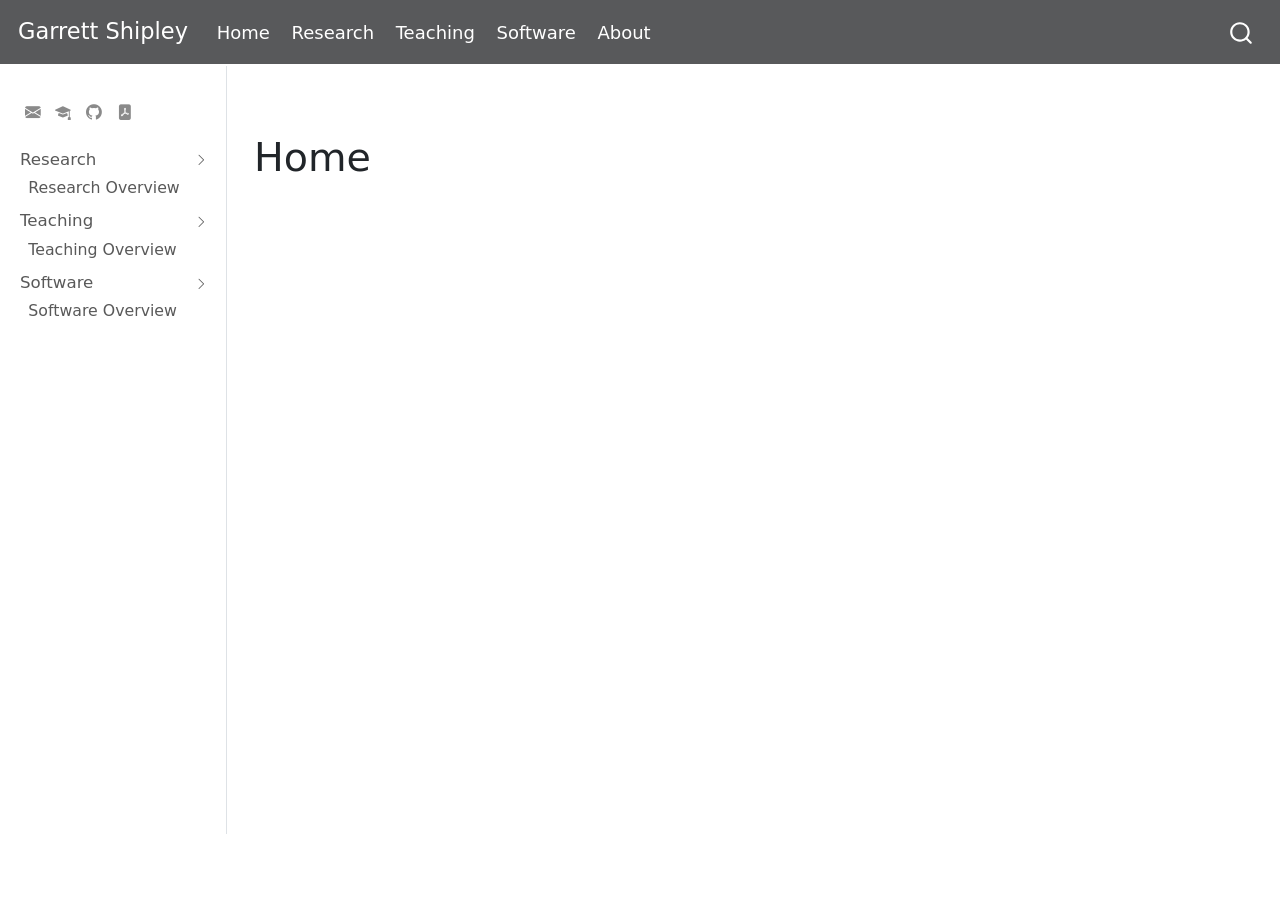
==== index.html @ 769bd54d "Built site for gh-pages" ====
<!DOCTYPE html>
<html xmlns="http://www.w3.org/1999/xhtml" lang="en" xml:lang="en"><head>

<meta charset="utf-8">
<meta name="generator" content="quarto-1.0.37">

<meta name="viewport" content="width=device-width, initial-scale=1.0, user-scalable=yes">


<title>Garrett Shipley</title>
<style>
code{white-space: pre-wrap;}
span.smallcaps{font-variant: small-caps;}
span.underline{text-decoration: underline;}
div.column{display: inline-block; vertical-align: top; width: 50%;}
div.hanging-indent{margin-left: 1.5em; text-indent: -1.5em;}
ul.task-list{list-style: none;}
</style>


<script src="site_libs/quarto-nav/quarto-nav.js"></script>
<script src="site_libs/quarto-nav/headroom.min.js"></script>
<script src="site_libs/clipboard/clipboard.min.js"></script>
<script src="site_libs/quarto-search/autocomplete.umd.js"></script>
<script src="site_libs/quarto-search/fuse.min.js"></script>
<script src="site_libs/quarto-search/quarto-search.js"></script>
<meta name="quarto:offset" content="./">
<script src="site_libs/quarto-html/quarto.js"></script>
<script src="site_libs/quarto-html/popper.min.js"></script>
<script src="site_libs/quarto-html/tippy.umd.min.js"></script>
<script src="site_libs/quarto-html/anchor.min.js"></script>
<link href="site_libs/quarto-html/tippy.css" rel="stylesheet">
<link href="site_libs/quarto-html/quarto-syntax-highlighting.css" rel="stylesheet" id="quarto-text-highlighting-styles">
<script src="site_libs/bootstrap/bootstrap.min.js"></script>
<link href="site_libs/bootstrap/bootstrap-icons.css" rel="stylesheet">
<link href="site_libs/bootstrap/bootstrap.min.css" rel="stylesheet" id="quarto-bootstrap" data-mode="light">
<script id="quarto-search-options" type="application/json">{
  "location": "navbar",
  "copy-button": false,
  "collapse-after": 3,
  "panel-placement": "end",
  "type": "overlay",
  "limit": 20,
  "language": {
    "search-no-results-text": "No results",
    "search-matching-documents-text": "matching documents",
    "search-copy-link-title": "Copy link to search",
    "search-hide-matches-text": "Hide additional matches",
    "search-more-match-text": "more match in this document",
    "search-more-matches-text": "more matches in this document",
    "search-clear-button-title": "Clear",
    "search-detached-cancel-button-title": "Cancel",
    "search-submit-button-title": "Submit"
  }
}</script>


<link rel="stylesheet" href="styles.css">
</head>

<body class="nav-sidebar docked nav-fixed fullcontent">

<div id="quarto-search-results"></div>
  <header id="quarto-header" class="headroom fixed-top">
    <nav class="navbar navbar-expand-lg navbar-dark ">
      <div class="navbar-container container-fluid">
      <a class="navbar-brand" href="./index.html">
    <span class="navbar-title">Garrett Shipley</span>
  </a>
          <button class="navbar-toggler" type="button" data-bs-toggle="collapse" data-bs-target="#navbarCollapse" aria-controls="navbarCollapse" aria-expanded="false" aria-label="Toggle navigation" onclick="if (window.quartoToggleHeadroom) { window.quartoToggleHeadroom(); }">
  <span class="navbar-toggler-icon"></span>
</button>
          <div class="collapse navbar-collapse" id="navbarCollapse">
            <ul class="navbar-nav navbar-nav-scroll me-auto">
  <li class="nav-item">
    <a class="nav-link active" href="./index.html" aria-current="page">Home</a>
  </li>  
  <li class="nav-item">
    <a class="nav-link" href="./docs/research/research.html">Research</a>
  </li>  
  <li class="nav-item">
    <a class="nav-link" href="./docs/teaching/teaching.html">Teaching</a>
  </li>  
  <li class="nav-item">
    <a class="nav-link" href="./docs/software/software.html">Software</a>
  </li>  
  <li class="nav-item">
    <a class="nav-link" href="./docs/about.html">About</a>
  </li>  
</ul>
              <div id="quarto-search" class="" title="Search"></div>
          </div> <!-- /navcollapse -->
      </div> <!-- /container-fluid -->
    </nav>
  <nav class="quarto-secondary-nav" data-bs-toggle="collapse" data-bs-target="#quarto-sidebar" aria-controls="quarto-sidebar" aria-expanded="false" aria-label="Toggle sidebar navigation" onclick="if (window.quartoToggleHeadroom) { window.quartoToggleHeadroom(); }">
    <div class="container-fluid d-flex justify-content-between">
      <h1 class="quarto-secondary-nav-title">(Untitled)</h1>
      <button type="button" class="quarto-btn-toggle btn" aria-label="Show secondary navigation">
        <i class="bi bi-chevron-right"></i>
      </button>
    </div>
  </nav>
</header>
<!-- content -->
<div id="quarto-content" class="quarto-container page-columns page-rows-contents page-layout-article page-navbar">
<!-- sidebar -->
  <nav id="quarto-sidebar" class="sidebar collapse sidebar-navigation docked overflow-auto">
        <div class="sidebar-tools-main tools-wide">
    <a href="mailto:gshiple2@vols.utk.edu" title="" class="sidebar-tool px-1"><i class="bi bi-envelope-fill"></i></a>
    <a href="https://scholar.google.com/citations?user=BnWtlvUAAAAJ&amp;hl=en&amp;inst=9897619243961157265" title="" class="sidebar-tool px-1"><i class="bi bi-mortarboard-fill"></i></a>
    <a href="https://github.com/shipleyresearch" title="" class="sidebar-tool px-1"><i class="bi bi-github"></i></a>
    <a href="./docs/placeholder.html" title="Placeholder" class="sidebar-tool px-1"><i class="bi bi-file-pdf-fill"></i></a>
</div>
    <div class="sidebar-menu-container"> 
    <ul class="list-unstyled mt-1">
        <li class="sidebar-item sidebar-item-section">
      <div class="sidebar-item-container"> 
            <a class="sidebar-item-text sidebar-link text-start" data-bs-toggle="collapse" data-bs-target="#quarto-sidebar-section-1" aria-expanded="true">Research</a>
          <a class="sidebar-item-toggle text-start" data-bs-toggle="collapse" data-bs-target="#quarto-sidebar-section-1" aria-expanded="true">
            <i class="bi bi-chevron-right ms-2"></i>
          </a> 
      </div>
      <ul id="quarto-sidebar-section-1" class="collapse list-unstyled sidebar-section depth1 show">  
          <li class="sidebar-item">
  <div class="sidebar-item-container"> 
  <a href="./docs/research/research.html" class="sidebar-item-text sidebar-link">Research Overview</a>
  </div>
</li>
      </ul>
  </li>
        <li class="sidebar-item sidebar-item-section">
      <div class="sidebar-item-container"> 
            <a class="sidebar-item-text sidebar-link text-start" data-bs-toggle="collapse" data-bs-target="#quarto-sidebar-section-2" aria-expanded="true">Teaching</a>
          <a class="sidebar-item-toggle text-start" data-bs-toggle="collapse" data-bs-target="#quarto-sidebar-section-2" aria-expanded="true">
            <i class="bi bi-chevron-right ms-2"></i>
          </a> 
      </div>
      <ul id="quarto-sidebar-section-2" class="collapse list-unstyled sidebar-section depth1 show">  
          <li class="sidebar-item">
  <div class="sidebar-item-container"> 
  <a href="./docs/teaching/teaching.html" class="sidebar-item-text sidebar-link">Teaching Overview</a>
  </div>
</li>
      </ul>
  </li>
        <li class="sidebar-item sidebar-item-section">
      <div class="sidebar-item-container"> 
            <a class="sidebar-item-text sidebar-link text-start" data-bs-toggle="collapse" data-bs-target="#quarto-sidebar-section-3" aria-expanded="true">Software</a>
          <a class="sidebar-item-toggle text-start" data-bs-toggle="collapse" data-bs-target="#quarto-sidebar-section-3" aria-expanded="true">
            <i class="bi bi-chevron-right ms-2"></i>
          </a> 
      </div>
      <ul id="quarto-sidebar-section-3" class="collapse list-unstyled sidebar-section depth1 show">  
          <li class="sidebar-item">
  <div class="sidebar-item-container"> 
  <a href="./docs/software/software.html" class="sidebar-item-text sidebar-link">Software Overview</a>
  </div>
</li>
      </ul>
  </li>
    </ul>
    </div>
</nav>
<!-- margin-sidebar -->
    
<!-- main -->
<main class="content" id="quarto-document-content">



<section id="home" class="level1">
<h1>Home</h1>


</section>

</main> <!-- /main -->
<script id="quarto-html-after-body" type="application/javascript">
window.document.addEventListener("DOMContentLoaded", function (event) {
  const toggleBodyColorMode = (bsSheetEl) => {
    const mode = bsSheetEl.getAttribute("data-mode");
    const bodyEl = window.document.querySelector("body");
    if (mode === "dark") {
      bodyEl.classList.add("quarto-dark");
      bodyEl.classList.remove("quarto-light");
    } else {
      bodyEl.classList.add("quarto-light");
      bodyEl.classList.remove("quarto-dark");
    }
  }
  const toggleBodyColorPrimary = () => {
    const bsSheetEl = window.document.querySelector("link#quarto-bootstrap");
    if (bsSheetEl) {
      toggleBodyColorMode(bsSheetEl);
    }
  }
  toggleBodyColorPrimary();  
  const icon = "";
  const anchorJS = new window.AnchorJS();
  anchorJS.options = {
    placement: 'right',
    icon: icon
  };
  anchorJS.add('.anchored');
  const clipboard = new window.ClipboardJS('.code-copy-button', {
    target: function(trigger) {
      return trigger.previousElementSibling;
    }
  });
  clipboard.on('success', function(e) {
    // button target
    const button = e.trigger;
    // don't keep focus
    button.blur();
    // flash "checked"
    button.classList.add('code-copy-button-checked');
    var currentTitle = button.getAttribute("title");
    button.setAttribute("title", "Copied!");
    setTimeout(function() {
      button.setAttribute("title", currentTitle);
      button.classList.remove('code-copy-button-checked');
    }, 1000);
    // clear code selection
    e.clearSelection();
  });
  function tippyHover(el, contentFn) {
    const config = {
      allowHTML: true,
      content: contentFn,
      maxWidth: 500,
      delay: 100,
      arrow: false,
      appendTo: function(el) {
          return el.parentElement;
      },
      interactive: true,
      interactiveBorder: 10,
      theme: 'quarto',
      placement: 'bottom-start'
    };
    window.tippy(el, config); 
  }
  const noterefs = window.document.querySelectorAll('a[role="doc-noteref"]');
  for (var i=0; i<noterefs.length; i++) {
    const ref = noterefs[i];
    tippyHover(ref, function() {
      let href = ref.getAttribute('href');
      try { href = new URL(href).hash; } catch {}
      const id = href.replace(/^#\/?/, "");
      const note = window.document.getElementById(id);
      return note.innerHTML;
    });
  }
  var bibliorefs = window.document.querySelectorAll('a[role="doc-biblioref"]');
  for (var i=0; i<bibliorefs.length; i++) {
    const ref = bibliorefs[i];
    const cites = ref.parentNode.getAttribute('data-cites').split(' ');
    tippyHover(ref, function() {
      var popup = window.document.createElement('div');
      cites.forEach(function(cite) {
        var citeDiv = window.document.createElement('div');
        citeDiv.classList.add('hanging-indent');
        citeDiv.classList.add('csl-entry');
        var biblioDiv = window.document.getElementById('ref-' + cite);
        if (biblioDiv) {
          citeDiv.innerHTML = biblioDiv.innerHTML;
        }
        popup.appendChild(citeDiv);
      });
      return popup.innerHTML;
    });
  }
    var localhostRegex = new RegExp(/^(?:http|https):\/\/localhost\:?[0-9]*\//);
      var filterRegex = new RegExp(/https:\/\/github\.com\/garth74\/garth74\.github\.io/);
    var isInternal = (href) => {
        return filterRegex.test(href) || localhostRegex.test(href);
    }
    // Inspect non-navigation links and adorn them if external
    var links = window.document.querySelectorAll('a:not(.nav-link):not(.navbar-brand):not(.toc-action):not(.sidebar-link):not(.sidebar-item-toggle):not(.pagination-link):not(.no-external)');
    for (var i=0; i<links.length; i++) {
      const link = links[i];
      if (!isInternal(link.href)) {
          // target, if specified
          link.setAttribute("target", "_blank");
      }
    }
});
</script>
</div> <!-- /content -->



</body></html>
---- site_libs/quarto-html/tippy.css ----
.tippy-box[data-animation=fade][data-state=hidden]{opacity:0}[data-tippy-root]{max-width:calc(100vw - 10px)}.tippy-box{position:relative;background-color:#333;color:#fff;border-radius:4px;font-size:14px;line-height:1.4;white-space:normal;outline:0;transition-property:transform,visibility,opacity}.tippy-box[data-placement^=top]>.tippy-arrow{bottom:0}.tippy-box[data-placement^=top]>.tippy-arrow:before{bottom:-7px;left:0;border-width:8px 8px 0;border-top-color:initial;transform-origin:center top}.tippy-box[data-placement^=bottom]>.tippy-arrow{top:0}.tippy-box[data-placement^=bottom]>.tippy-arrow:before{top:-7px;left:0;border-width:0 8px 8px;border-bottom-color:initial;transform-origin:center bottom}.tippy-box[data-placement^=left]>.tippy-arrow{right:0}.tippy-box[data-placement^=left]>.tippy-arrow:before{border-width:8px 0 8px 8px;border-left-color:initial;right:-7px;transform-origin:center left}.tippy-box[data-placement^=right]>.tippy-arrow{left:0}.tippy-box[data-placement^=right]>.tippy-arrow:before{left:-7px;border-width:8px 8px 8px 0;border-right-color:initial;transform-origin:center right}.tippy-box[data-inertia][data-state=visible]{transition-timing-function:cubic-bezier(.54,1.5,.38,1.11)}.tippy-arrow{width:16px;height:16px;color:#333}.tippy-arrow:before{content:"";position:absolute;border-color:transparent;border-style:solid}.tippy-content{position:relative;padding:5px 9px;z-index:1}
---- site_libs/quarto-html/quarto-syntax-highlighting.css ----
/* quarto syntax highlight colors */
:root {
  --quarto-hl-ot-color: #003B4F;
  --quarto-hl-at-color: #657422;
  --quarto-hl-ss-color: #20794D;
  --quarto-hl-an-color: #5E5E5E;
  --quarto-hl-fu-color: #4758AB;
  --quarto-hl-st-color: #20794D;
  --quarto-hl-cf-color: #003B4F;
  --quarto-hl-op-color: #5E5E5E;
  --quarto-hl-er-color: #AD0000;
  --quarto-hl-bn-color: #AD0000;
  --quarto-hl-al-color: #AD0000;
  --quarto-hl-va-color: #111111;
  --quarto-hl-bu-color: inherit;
  --quarto-hl-ex-color: inherit;
  --quarto-hl-pp-color: #AD0000;
  --quarto-hl-in-color: #5E5E5E;
  --quarto-hl-vs-color: #20794D;
  --quarto-hl-wa-color: #5E5E5E;
  --quarto-hl-do-color: #5E5E5E;
  --quarto-hl-im-color: #00769E;
  --quarto-hl-ch-color: #20794D;
  --quarto-hl-dt-color: #AD0000;
  --quarto-hl-fl-color: #AD0000;
  --quarto-hl-co-color: #5E5E5E;
  --quarto-hl-cv-color: #5E5E5E;
  --quarto-hl-cn-color: #8f5902;
  --quarto-hl-sc-color: #5E5E5E;
  --quarto-hl-dv-color: #AD0000;
  --quarto-hl-kw-color: #003B4F;
}

/* other quarto variables */
:root {
  --quarto-font-monospace: SFMono-Regular, Menlo, Monaco, Consolas, "Liberation Mono", "Courier New", monospace;
}

pre > code.sourceCode > span {
  color: #003B4F;
}

code span {
  color: #003B4F;
}

code.sourceCode > span {
  color: #003B4F;
}

div.sourceCode,
div.sourceCode pre.sourceCode {
  color: #003B4F;
}

code span.ot {
  color: #003B4F;
}

code span.at {
  color: #657422;
}

code span.ss {
  color: #20794D;
}

code span.an {
  color: #5E5E5E;
}

code span.fu {
  color: #4758AB;
}

code span.st {
  color: #20794D;
}

code span.cf {
  color: #003B4F;
}

code span.op {
  color: #5E5E5E;
}

code span.er {
  color: #AD0000;
}

code span.bn {
  color: #AD0000;
}

code span.al {
  color: #AD0000;
}

code span.va {
  color: #111111;
}

code span.pp {
  color: #AD0000;
}

code span.in {
  color: #5E5E5E;
}

code span.vs {
  color: #20794D;
}

code span.wa {
  color: #5E5E5E;
  font-style: italic;
}

code span.do {
  color: #5E5E5E;
  font-style: italic;
}

code span.im {
  color: #00769E;
}

code span.ch {
  color: #20794D;
}

code span.dt {
  color: #AD0000;
}

code span.fl {
  color: #AD0000;
}

code span.co {
  color: #5E5E5E;
}

code span.cv {
  color: #5E5E5E;
  font-style: italic;
}

code span.cn {
  color: #8f5902;
}

code span.sc {
  color: #5E5E5E;
}

code span.dv {
  color: #AD0000;
}

code span.kw {
  color: #003B4F;
}

.prevent-inlining {
  content: "</";
}

/*# sourceMappingURL=debc5d5d77c3f9108843748ff7464032.css.map */
---- styles.css ----
/* css styles */
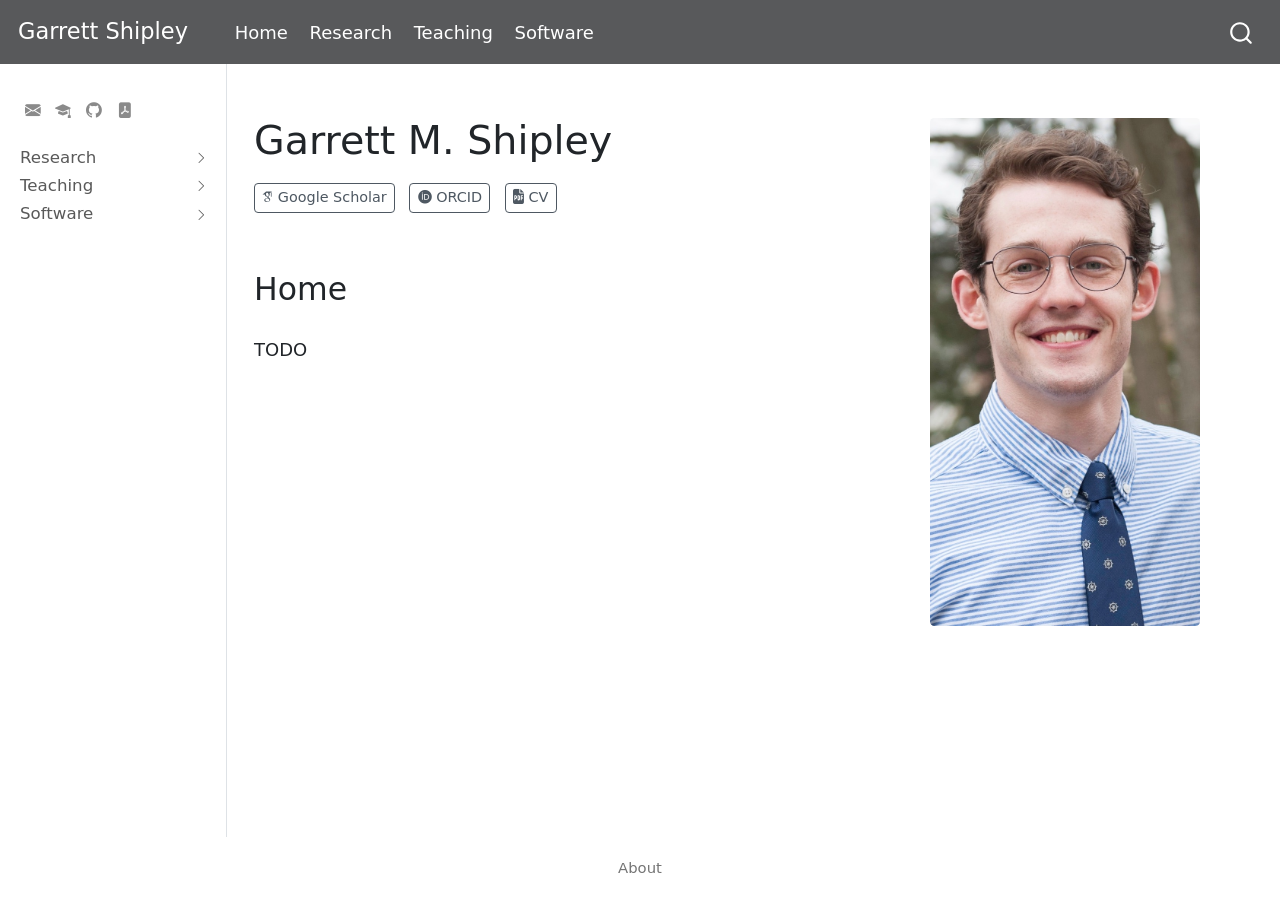
==== commit 6327489a: "Built site for gh-pages" ====
--- a/index.html
+++ b/index.html
@@ -2,19 +2,24 @@
 <html xmlns="http://www.w3.org/1999/xhtml" lang="en" xml:lang="en"><head>
 
 <meta charset="utf-8">
-<meta name="generator" content="quarto-1.0.37">
+<meta name="generator" content="quarto-1.2.269">
 
 <meta name="viewport" content="width=device-width, initial-scale=1.0, user-scalable=yes">
 
 
-<title>Garrett Shipley</title>
+<title>Garrett Shipley - Garrett M. Shipley</title>
 <style>
 code{white-space: pre-wrap;}
 span.smallcaps{font-variant: small-caps;}
-span.underline{text-decoration: underline;}
-div.column{display: inline-block; vertical-align: top; width: 50%;}
+div.columns{display: flex; gap: min(4vw, 1.5em);}
+div.column{flex: auto; overflow-x: auto;}
 div.hanging-indent{margin-left: 1.5em; text-indent: -1.5em;}
 ul.task-list{list-style: none;}
+ul.task-list li input[type="checkbox"] {
+  width: 0.8em;
+  margin: 0 0.8em 0.2em -1.6em;
+  vertical-align: middle;
+}
 </style>
 
 
@@ -28,12 +33,14 @@
 <script src="site_libs/quarto-html/quarto.js"></script>
 <script src="site_libs/quarto-html/popper.min.js"></script>
 <script src="site_libs/quarto-html/tippy.umd.min.js"></script>
-<script src="site_libs/quarto-html/anchor.min.js"></script>
 <link href="site_libs/quarto-html/tippy.css" rel="stylesheet">
 <link href="site_libs/quarto-html/quarto-syntax-highlighting.css" rel="stylesheet" id="quarto-text-highlighting-styles">
 <script src="site_libs/bootstrap/bootstrap.min.js"></script>
 <link href="site_libs/bootstrap/bootstrap-icons.css" rel="stylesheet">
 <link href="site_libs/bootstrap/bootstrap.min.css" rel="stylesheet" id="quarto-bootstrap" data-mode="light">
+<link href="site_libs/quarto-contrib/academicons-0.1.0/all.css" rel="stylesheet">
+<link href="site_libs/quarto-contrib/fontawesome6-0.1.0/all.css" rel="stylesheet">
+<link href="site_libs/quarto-contrib/fontawesome6-0.1.0/latex-fontsize.css" rel="stylesheet">
 <script id="quarto-search-options" type="application/json">{
   "location": "navbar",
   "copy-button": false,
@@ -64,28 +71,31 @@
   <header id="quarto-header" class="headroom fixed-top">
     <nav class="navbar navbar-expand-lg navbar-dark ">
       <div class="navbar-container container-fluid">
-      <a class="navbar-brand" href="./index.html">
+      <div class="navbar-brand-container">
+    <a class="navbar-brand" href="./index.html">
     <span class="navbar-title">Garrett Shipley</span>
-  </a>
+    </a>
+  </div>
           <button class="navbar-toggler" type="button" data-bs-toggle="collapse" data-bs-target="#navbarCollapse" aria-controls="navbarCollapse" aria-expanded="false" aria-label="Toggle navigation" onclick="if (window.quartoToggleHeadroom) { window.quartoToggleHeadroom(); }">
   <span class="navbar-toggler-icon"></span>
 </button>
           <div class="collapse navbar-collapse" id="navbarCollapse">
             <ul class="navbar-nav navbar-nav-scroll me-auto">
   <li class="nav-item">
-    <a class="nav-link active" href="./index.html" aria-current="page">Home</a>
+    <a class="nav-link active" href="./index.html" aria-current="page">
+ <span class="menu-text">Home</span></a>
   </li>  
   <li class="nav-item">
-    <a class="nav-link" href="./docs/research/research.html">Research</a>
+    <a class="nav-link" href="./docs/research.html">
+ <span class="menu-text">Research</span></a>
   </li>  
   <li class="nav-item">
-    <a class="nav-link" href="./docs/teaching/teaching.html">Teaching</a>
+    <a class="nav-link" href="./docs/teaching.html">
+ <span class="menu-text">Teaching</span></a>
   </li>  
   <li class="nav-item">
-    <a class="nav-link" href="./docs/software/software.html">Software</a>
-  </li>  
-  <li class="nav-item">
-    <a class="nav-link" href="./docs/about.html">About</a>
+    <a class="nav-link" href="./docs/software.html">
+ <span class="menu-text">Software</span></a>
   </li>  
 </ul>
               <div id="quarto-search" class="" title="Search"></div>
@@ -94,7 +104,7 @@
     </nav>
   <nav class="quarto-secondary-nav" data-bs-toggle="collapse" data-bs-target="#quarto-sidebar" aria-controls="quarto-sidebar" aria-expanded="false" aria-label="Toggle sidebar navigation" onclick="if (window.quartoToggleHeadroom) { window.quartoToggleHeadroom(); }">
     <div class="container-fluid d-flex justify-content-between">
-      <h1 class="quarto-secondary-nav-title">(Untitled)</h1>
+      <h1 class="quarto-secondary-nav-title">Garrett M. Shipley</h1>
       <button type="button" class="quarto-btn-toggle btn" aria-label="Show secondary navigation">
         <i class="bi bi-chevron-right"></i>
       </button>
@@ -108,52 +118,52 @@
         <div class="sidebar-tools-main tools-wide">
     <a href="mailto:gshiple2@vols.utk.edu" title="" class="sidebar-tool px-1"><i class="bi bi-envelope-fill"></i></a>
     <a href="https://scholar.google.com/citations?user=BnWtlvUAAAAJ&amp;hl=en&amp;inst=9897619243961157265" title="" class="sidebar-tool px-1"><i class="bi bi-mortarboard-fill"></i></a>
-    <a href="https://github.com/shipleyresearch" title="" class="sidebar-tool px-1"><i class="bi bi-github"></i></a>
-    <a href="./docs/placeholder.html" title="Placeholder" class="sidebar-tool px-1"><i class="bi bi-file-pdf-fill"></i></a>
+    <a href="https://github.com/garth74" title="" class="sidebar-tool px-1"><i class="bi bi-github"></i></a>
+    <a href="https://github.com/garth74/vita/raw/main/vita.pdf" title="" class="sidebar-tool px-1"><i class="bi bi-file-pdf-fill"></i></a>
 </div>
     <div class="sidebar-menu-container"> 
     <ul class="list-unstyled mt-1">
         <li class="sidebar-item sidebar-item-section">
       <div class="sidebar-item-container"> 
-            <a class="sidebar-item-text sidebar-link text-start" data-bs-toggle="collapse" data-bs-target="#quarto-sidebar-section-1" aria-expanded="true">Research</a>
-          <a class="sidebar-item-toggle text-start" data-bs-toggle="collapse" data-bs-target="#quarto-sidebar-section-1" aria-expanded="true">
+            <a class="sidebar-item-text sidebar-link text-start collapsed" data-bs-toggle="collapse" data-bs-target="#quarto-sidebar-section-1" aria-expanded="false">Research</a>
+          <a class="sidebar-item-toggle text-start collapsed" data-bs-toggle="collapse" data-bs-target="#quarto-sidebar-section-1" aria-expanded="false">
             <i class="bi bi-chevron-right ms-2"></i>
           </a> 
       </div>
-      <ul id="quarto-sidebar-section-1" class="collapse list-unstyled sidebar-section depth1 show">  
+      <ul id="quarto-sidebar-section-1" class="collapse list-unstyled sidebar-section depth1 ">  
           <li class="sidebar-item">
   <div class="sidebar-item-container"> 
-  <a href="./docs/research/research.html" class="sidebar-item-text sidebar-link">Research Overview</a>
+  <a href="./docs/research.html" class="sidebar-item-text sidebar-link">Overview</a>
   </div>
 </li>
       </ul>
   </li>
         <li class="sidebar-item sidebar-item-section">
       <div class="sidebar-item-container"> 
-            <a class="sidebar-item-text sidebar-link text-start" data-bs-toggle="collapse" data-bs-target="#quarto-sidebar-section-2" aria-expanded="true">Teaching</a>
-          <a class="sidebar-item-toggle text-start" data-bs-toggle="collapse" data-bs-target="#quarto-sidebar-section-2" aria-expanded="true">
+            <a class="sidebar-item-text sidebar-link text-start collapsed" data-bs-toggle="collapse" data-bs-target="#quarto-sidebar-section-2" aria-expanded="false">Teaching</a>
+          <a class="sidebar-item-toggle text-start collapsed" data-bs-toggle="collapse" data-bs-target="#quarto-sidebar-section-2" aria-expanded="false">
             <i class="bi bi-chevron-right ms-2"></i>
           </a> 
       </div>
-      <ul id="quarto-sidebar-section-2" class="collapse list-unstyled sidebar-section depth1 show">  
+      <ul id="quarto-sidebar-section-2" class="collapse list-unstyled sidebar-section depth1 ">  
           <li class="sidebar-item">
   <div class="sidebar-item-container"> 
-  <a href="./docs/teaching/teaching.html" class="sidebar-item-text sidebar-link">Teaching Overview</a>
+  <a href="./docs/teaching.html" class="sidebar-item-text sidebar-link">Overview</a>
   </div>
 </li>
       </ul>
   </li>
         <li class="sidebar-item sidebar-item-section">
       <div class="sidebar-item-container"> 
-            <a class="sidebar-item-text sidebar-link text-start" data-bs-toggle="collapse" data-bs-target="#quarto-sidebar-section-3" aria-expanded="true">Software</a>
-          <a class="sidebar-item-toggle text-start" data-bs-toggle="collapse" data-bs-target="#quarto-sidebar-section-3" aria-expanded="true">
+            <a class="sidebar-item-text sidebar-link text-start collapsed" data-bs-toggle="collapse" data-bs-target="#quarto-sidebar-section-3" aria-expanded="false">Software</a>
+          <a class="sidebar-item-toggle text-start collapsed" data-bs-toggle="collapse" data-bs-target="#quarto-sidebar-section-3" aria-expanded="false">
             <i class="bi bi-chevron-right ms-2"></i>
           </a> 
       </div>
-      <ul id="quarto-sidebar-section-3" class="collapse list-unstyled sidebar-section depth1 show">  
+      <ul id="quarto-sidebar-section-3" class="collapse list-unstyled sidebar-section depth1 ">  
           <li class="sidebar-item">
   <div class="sidebar-item-container"> 
-  <a href="./docs/software/software.html" class="sidebar-item-text sidebar-link">Software Overview</a>
+  <a href="./docs/software.html" class="sidebar-item-text sidebar-link">Overview</a>
   </div>
 </li>
       </ul>
@@ -164,17 +174,40 @@
 <!-- margin-sidebar -->
     
 <!-- main -->
-<main class="content" id="quarto-document-content">
-
-
-
-<section id="home" class="level1">
-<h1>Home</h1>
+<div class="quarto-about-solana column-body">
+  <div class="about-entity">
+    <div class="entity-contents">
+      <header id="title-block-header" class="quarto-title-block default">
+<div class="quarto-title">
+<h1 class="title d-none d-lg-block">Garrett M. Shipley</h1>
+</div>
+<div class="quarto-title-meta">
+  </div>
+</header> <div class="about-links">
+  <a href="https://scholar.google.com/citations?user=BnWtlvUAAAAJ&amp;hl=en&amp;inst=9897619243961157265" class="about-link">
+     <span class="about-link-text"><i class="ai ai-1x ai-google-scholar"></i> Google Scholar</span>
+  </a>
+  <a href="https://orcid.org/0000-0002-0444-0367" class="about-link">
+     <span class="about-link-text"><i class="ai ai-1x ai-orcid"></i> ORCID</span>
+  </a>
+  <a href="https://github.com/garth74/vita/raw/main/vita.pdf" class="about-link">
+     <span class="about-link-text"><i class="fa-solid fa-file-pdf" aria-hidden="true"></i> CV</span>
+  </a>
+</div>
+      <div class="about-contents"><main class="content" id="quarto-document-content">
+<section id="home" class="level2">
+<h2 data-anchor-id="home">Home</h2>
+<p>TODO</p>
 
 
 </section>
-
-</main> <!-- /main -->
+</main></div>
+    </div>
+    <img src="docs/images/profile.jpg" class="about-image
+  rounded " style="width: 15em;">
+  </div>
+</div>
+ <!-- /main -->
 <script id="quarto-html-after-body" type="application/javascript">
 window.document.addEventListener("DOMContentLoaded", function (event) {
   const toggleBodyColorMode = (bsSheetEl) => {
@@ -195,13 +228,6 @@
     }
   }
   toggleBodyColorPrimary();  
-  const icon = "";
-  const anchorJS = new window.AnchorJS();
-  anchorJS.options = {
-    placement: 'right',
-    icon: icon
-  };
-  anchorJS.add('.anchored');
   const clipboard = new window.ClipboardJS('.code-copy-button', {
     target: function(trigger) {
       return trigger.previousElementSibling;
@@ -216,7 +242,24 @@
     button.classList.add('code-copy-button-checked');
     var currentTitle = button.getAttribute("title");
     button.setAttribute("title", "Copied!");
+    let tooltip;
+    if (window.bootstrap) {
+      button.setAttribute("data-bs-toggle", "tooltip");
+      button.setAttribute("data-bs-placement", "left");
+      button.setAttribute("data-bs-title", "Copied!");
+      tooltip = new bootstrap.Tooltip(button, 
+        { trigger: "manual", 
+          customClass: "code-copy-button-tooltip",
+          offset: [0, -8]});
+      tooltip.show();    
+    }
     setTimeout(function() {
+      if (tooltip) {
+        tooltip.hide();
+        button.removeAttribute("data-bs-title");
+        button.removeAttribute("data-bs-toggle");
+        button.removeAttribute("data-bs-placement");
+      }
       button.setAttribute("title", currentTitle);
       button.classList.remove('code-copy-button-checked');
     }, 1000);
@@ -244,31 +287,50 @@
   for (var i=0; i<noterefs.length; i++) {
     const ref = noterefs[i];
     tippyHover(ref, function() {
-      let href = ref.getAttribute('href');
+      // use id or data attribute instead here
+      let href = ref.getAttribute('data-footnote-href') || ref.getAttribute('href');
       try { href = new URL(href).hash; } catch {}
       const id = href.replace(/^#\/?/, "");
       const note = window.document.getElementById(id);
       return note.innerHTML;
     });
   }
+  const findCites = (el) => {
+    const parentEl = el.parentElement;
+    if (parentEl) {
+      const cites = parentEl.dataset.cites;
+      if (cites) {
+        return {
+          el,
+          cites: cites.split(' ')
+        };
+      } else {
+        return findCites(el.parentElement)
+      }
+    } else {
+      return undefined;
+    }
+  };
   var bibliorefs = window.document.querySelectorAll('a[role="doc-biblioref"]');
   for (var i=0; i<bibliorefs.length; i++) {
     const ref = bibliorefs[i];
-    const cites = ref.parentNode.getAttribute('data-cites').split(' ');
-    tippyHover(ref, function() {
-      var popup = window.document.createElement('div');
-      cites.forEach(function(cite) {
-        var citeDiv = window.document.createElement('div');
-        citeDiv.classList.add('hanging-indent');
-        citeDiv.classList.add('csl-entry');
-        var biblioDiv = window.document.getElementById('ref-' + cite);
-        if (biblioDiv) {
-          citeDiv.innerHTML = biblioDiv.innerHTML;
-        }
-        popup.appendChild(citeDiv);
+    const citeInfo = findCites(ref);
+    if (citeInfo) {
+      tippyHover(citeInfo.el, function() {
+        var popup = window.document.createElement('div');
+        citeInfo.cites.forEach(function(cite) {
+          var citeDiv = window.document.createElement('div');
+          citeDiv.classList.add('hanging-indent');
+          citeDiv.classList.add('csl-entry');
+          var biblioDiv = window.document.getElementById('ref-' + cite);
+          if (biblioDiv) {
+            citeDiv.innerHTML = biblioDiv.innerHTML;
+          }
+          popup.appendChild(citeDiv);
+        });
+        return popup.innerHTML;
       });
-      return popup.innerHTML;
-    });
+    }
   }
     var localhostRegex = new RegExp(/^(?:http|https):\/\/localhost\:?[0-9]*\//);
       var filterRegex = new RegExp(/https:\/\/github\.com\/garth74\/garth74\.github\.io/);
@@ -276,7 +338,7 @@
         return filterRegex.test(href) || localhostRegex.test(href);
     }
     // Inspect non-navigation links and adorn them if external
-    var links = window.document.querySelectorAll('a:not(.nav-link):not(.navbar-brand):not(.toc-action):not(.sidebar-link):not(.sidebar-item-toggle):not(.pagination-link):not(.no-external)');
+    var links = window.document.querySelectorAll('a:not(.nav-link):not(.navbar-brand):not(.toc-action):not(.sidebar-link):not(.sidebar-item-toggle):not(.pagination-link):not(.no-external):not([aria-hidden]):not(.dropdown-item)');
     for (var i=0; i<links.length; i++) {
       const link = links[i];
       if (!isInternal(link.href)) {
@@ -287,6 +349,17 @@
 });
 </script>
 </div> <!-- /content -->
+<footer class="footer">
+  <div class="nav-footer">
+      <div class="nav-footer-center">
+        <ul class="footer-items list-unstyled">
+    <li class="nav-item">
+    <a class="nav-link" href="./docs/about.html">About</a>
+  </li>  
+</ul>
+      </div>
+  </div>
+</footer>
 
 
 
--- a/site_libs/quarto-contrib/academicons-0.1.0/all.css
+++ b/site_libs/quarto-contrib/academicons-0.1.0/all.css
@@ -0,0 +1,547 @@
+/*
+ *  Academicons 1.9.2 by James Walsh (https://github.com/jpswalsh) and Katja Bercic (https://github.com/katjabercic)
+ *  Fonts generated using FontForge - https://fontforge.org
+ *  Square icons designed to be used alongside Font Awesome square icons - https://fortawesome.github.io/Font-Awesome/
+ *  Licenses - Font: SIL OFL 1.1, CSS: MIT License
+ */
+@font-face {
+    font-family: 'Academicons';
+    font-style: normal;
+    font-weight: 400;
+    font-display: block;
+    src:url('1e21o67/academicons.eot');
+    src:url('1e21o67/academicons.eot') format('embedded-opentype'),
+        url('1e21o67/academicons.ttf') format('truetype'),
+        url('1e21o67/academicons.woff') format('woff'),
+        url('1e21o67/academicons.svg') format('svg');
+}
+.ai {
+  font-family: 'Academicons';
+  font-weight: 400;
+  -moz-osx-font-smoothing: grayscale;
+  -webkit-font-smoothing: antialiased;
+  display: inline-block;
+  font-style: normal;
+  font-variant: normal;
+  text-rendering: auto;
+  line-height: 1;
+}
+.ai-academia:before {
+  content: "\e9af";
+}
+.ai-academia-square:before {
+  content: "\e93d";
+}
+.ai-acclaim:before {
+  content: "\e92e";
+}
+.ai-acclaim-square:before {
+  content: "\e93a";
+}
+.ai-acm:before {
+  content: "\e93c";
+}
+.ai-acm-square:before {
+  content: "\e95d";
+}
+.ai-acmdl:before {
+  content: "\e96a";
+}
+.ai-acmdl-square:before {
+  content: "\e9d3";
+}
+.ai-ads:before {
+  content: "\e9cb";
+}
+.ai-ads-square:before {
+  content: "\e94a";
+}
+.ai-africarxiv:before {
+  content: "\e91b";
+}
+.ai-africarxiv-square:before {
+  content: "\e90b";
+}
+.ai-archive:before {
+  content: "\e955";
+}
+.ai-archive-square:before {
+  content: "\e956";
+}
+.ai-arxiv:before {
+  content: "\e974";
+}
+.ai-arxiv-square:before {
+  content: "\e9a6";
+}
+.ai-biorxiv:before {
+  content: "\e9a2";
+}
+.ai-biorxiv-square:before {
+  content: "\e98b";
+}
+.ai-ceur:before {
+  content: "\e96d";
+}
+.ai-ceur-square:before {
+  content: "\e92f";
+}
+.ai-ciencia-vitae:before {
+  content: "\e912";
+}
+.ai-ciencia-vitae-square:before {
+  content: "\e913";
+}
+.ai-closed-access:before {
+  content: "\e942";
+}
+.ai-closed-access-square:before {
+  content: "\e943";
+}
+.ai-conversation:before {
+  content: "\e94c";
+}
+.ai-conversation-square:before {
+  content: "\e915";
+}
+.ai-coursera:before {
+  content: "\e95f";
+}
+.ai-coursera-square:before {
+  content: "\e97f";
+}
+.ai-crossref:before {
+  content: "\e918";
+}
+.ai-crossref-square:before {
+  content: "\e919";
+}
+.ai-cv:before {
+  content: "\e9a5";
+}
+.ai-cv-square:before {
+  content: "\e90a";
+}
+.ai-datacite:before {
+  content: "\e91c";
+}
+.ai-datacite-square:before {
+  content: "\e91d";
+}
+.ai-dataverse:before {
+  content: "\e9f7";
+}
+.ai-dataverse-square:before {
+  content: "\e9e4";
+}
+.ai-dblp:before {
+  content: "\e94f";
+}
+.ai-dblp-square:before {
+  content: "\e93f";
+}
+.ai-depsy:before {
+  content: "\e97a";
+}
+.ai-depsy-square:before {
+  content: "\e94b";
+}
+.ai-doi:before {
+  content: "\e97e";
+}
+.ai-doi-square:before {
+  content: "\e98f";
+}
+.ai-dryad:before {
+  content: "\e97c";
+}
+.ai-dryad-square:before {
+  content: "\e98c";
+}
+.ai-elsevier:before {
+  content: "\e961";
+}
+.ai-elsevier-square:before {
+  content: "\e910";
+}
+.ai-figshare:before {
+  content: "\e981";
+}
+.ai-figshare-square:before {
+  content: "\e9e7";
+}
+.ai-google-scholar:before {
+  content: "\e9d4";
+}
+.ai-google-scholar-square:before {
+  content: "\e9f9";
+}
+.ai-hal:before {
+  content: "\e92c";
+}
+.ai-hal-square:before {
+  content: "\e92d";
+}
+.ai-hypothesis:before {
+  content: "\e95a";
+}
+.ai-hypothesis-square:before {
+  content: "\e95b";
+}
+.ai-ideas-repec:before {
+  content: "\e9ed";
+}
+.ai-ideas-repec-square:before {
+  content: "\e9f8";
+}
+.ai-ieee:before {
+  content: "\e929";
+}
+.ai-ieee-square:before {
+  content: "\e9b9";
+}
+.ai-impactstory:before {
+  content: "\e9cf";
+}
+.ai-impactstory-square:before {
+  content: "\e9aa";
+}
+.ai-inaturalist:before {
+  content: "\e900";
+}
+.ai-inaturalist-square:before {
+  content: "\e901";
+}
+.ai-inpn:before {
+  content: "\e902";
+}
+.ai-inpn-square:before {
+  content: "\e903";
+}
+.ai-inspire:before {
+  content: "\e9e9";
+}
+.ai-inspire-square:before {
+  content: "\e9fe";
+}
+.ai-isidore:before {
+  content: "\e936";
+}
+.ai-isidore-square:before {
+  content: "\e954";
+}
+.ai-jstor:before {
+  content: "\e938";
+}
+.ai-jstor-square:before {
+  content: "\e944";
+}
+.ai-lattes:before {
+  content: "\e9b3";
+}
+.ai-lattes-square:before {
+  content: "\e99c";
+}
+.ai-mathoverflow:before {
+  content: "\e9f6";
+}
+.ai-mathoverflow-square:before {
+  content: "\e97b";
+}
+.ai-mendeley:before {
+  content: "\e9f0";
+}
+.ai-mendeley-square:before {
+  content: "\e9f3";
+}
+.ai-moodle:before {
+  content: "\e907";
+}
+.ai-moodle-square:before {
+  content: "\e908";
+}
+.ai-mtmt:before {
+  content: "\e950";
+}
+.ai-mtmt-square:before {
+  content: "\e951";
+}
+.ai-nakala:before {
+  content: "\e940";
+}
+.ai-nakala-square:before {
+  content: "\e941";
+}
+.ai-obp:before {
+  content: "\e92a";
+}
+.ai-obp-square:before {
+  content: "\e92b";
+}
+.ai-open-access:before {
+  content: "\e939";
+}
+.ai-open-access-square:before {
+  content: "\e9f4";
+}
+.ai-open-data:before {
+  content: "\e966";
+}
+.ai-open-data-square:before {
+  content: "\e967";
+}
+.ai-open-materials:before {
+  content: "\e968";
+}
+.ai-open-materials-square:before {
+  content: "\e969";
+}
+.ai-openedition:before {
+  content: "\e946";
+}
+.ai-openedition-square:before {
+  content: "\e947";
+}
+.ai-orcid:before {
+  content: "\e9d9";
+}
+.ai-orcid-square:before {
+  content: "\e9c3";
+}
+.ai-osf:before {
+  content: "\e9ef";
+}
+.ai-osf-square:before {
+  content: "\e931";
+}
+.ai-overleaf:before {
+  content: "\e914";
+}
+.ai-overleaf-square:before {
+  content: "\e98d";
+}
+.ai-philpapers:before {
+  content: "\e98a";
+}
+.ai-philpapers-square:before {
+  content: "\e96f";
+}
+.ai-piazza:before {
+  content: "\e99a";
+}
+.ai-piazza-square:before {
+  content: "\e90c";
+}
+.ai-preregistered:before {
+  content: "\e906";
+}
+.ai-preregistered-square:before {
+  content: "\e96b";
+}
+.ai-protocols:before {
+  content: "\e952";
+}
+.ai-protocols-square:before {
+  content: "\e953";
+}
+.ai-psyarxiv:before {
+  content: "\e90e";
+}
+.ai-psyarxiv-square:before {
+  content: "\e90f";
+}
+.ai-publons:before {
+  content: "\e937";
+}
+.ai-publons-square:before {
+  content: "\e94e";
+}
+.ai-pubmed:before {
+  content: "\e99f";
+}
+.ai-pubmed-square:before {
+  content: "\e97d";
+}
+.ai-pubpeer:before {
+  content: "\e922";
+}
+.ai-pubpeer-square:before {
+  content: "\e923";
+}
+.ai-researcherid:before {
+  content: "\e91a";
+}
+.ai-researcherid-square:before {
+  content: "\e95c";
+}
+.ai-researchgate:before {
+  content: "\e95e";
+}
+.ai-researchgate-square:before {
+  content: "\e99e";
+}
+.ai-ror:before {
+  content: "\e948";
+}
+.ai-ror-square:before {
+  content: "\e949";
+}
+.ai-sci-hub:before {
+  content: "\e959";
+}
+.ai-sci-hub-square:before {
+  content: "\e905";
+}
+.ai-scirate:before {
+  content: "\e98e";
+}
+.ai-scirate-square:before {
+  content: "\e99d";
+}
+.ai-scopus:before {
+  content: "\e91e";
+}
+.ai-scopus-square:before {
+  content: "\e91f";
+}
+.ai-semantic-scholar:before {
+  content: "\e96e";
+}
+.ai-semantic-scholar-square:before {
+  content: "\e96c";
+}
+.ai-springer:before {
+  content: "\e928";
+}
+.ai-springer-square:before {
+  content: "\e99b";
+}
+.ai-ssrn:before {
+  content: "\e916";
+}
+.ai-ssrn-square:before {
+  content: "\e917";
+}
+.ai-stackoverflow:before {
+  content: "\e920";
+}
+.ai-stackoverflow-square:before {
+  content: "\e921";
+}
+.ai-zenodo:before {
+  content: "\e911";
+}
+.ai-zotero:before {
+  content: "\e962";
+}
+.ai-zotero-square:before {
+  content: "\e932";
+}
+/*  Duplication of the FontAwesome style classes using 'ai' in place of 'fa'. */
+.ai-lg {
+  font-size: 1.33333em;
+  line-height: 0.75em;
+  vertical-align: -.0667em;
+}
+.ai-xs {
+  font-size: .75em;
+}
+.ai-sm {
+  font-size: .875em;
+}
+
+.ai-1x {
+  font-size: 1em;
+}
+.ai-2x {
+  font-size: 2em;
+}
+.ai-3x {
+  font-size: 3em;
+}
+.ai-4x {
+  font-size: 4em;
+}
+.ai-5x {
+  font-size: 5em;
+}
+.ai-6x {
+  font-size: 6em;
+}
+.ai-7x {
+  font-size: 7em;
+}
+.ai-8x {
+  font-size: 8em;
+}
+.ai-9x {
+  font-size: 9em;
+}
+.ai-10x {
+  font-size: 10em;
+}
+
+.ai-fw {
+  text-align: center;
+  width: 1.25em;
+}
+
+.ai-ul {
+  list-style-type: none;
+  margin-left: 2.5em;
+  padding-left: 0;
+}
+.ai-ul > li {
+    position: relative;
+}
+.ai-li {
+  left: -2em;
+  position: absolute;
+  text-align: center;
+  width: 2em;
+  line-height: inherit;
+}
+
+.ai-border {
+border: solid 0.08em #eee;
+border-radius: .1em;
+  padding: .2em .25em .15em;
+}
+
+.ai-pull-left {
+  float: left;
+}
+.ai-pull-right {
+  float: right;
+}
+.ai.ai-pull-left {
+  margin-right: .3em;
+}
+.ai.ai-pull-right {
+  margin-right: .3em;
+}
+
+.ai-stack {
+  display: inline-block;
+  height: 2em;
+  line-height: 2em;
+  position: relative;
+  vertical-align: middle;
+  width: 2.5em;
+}
+.ai-stack-1x,
+.ai-stack-2x {
+  left: 0;
+  position: absolute;
+  text-align: center;
+  width: 100%;
+}
+.ai-stack-1x {
+  line-height: inherit;
+}
+.ai-stack-2x {
+  font-size: 2em;
+}
+.ai-inverse {
+  color: #fff;
+}
--- a/site_libs/quarto-contrib/fontawesome6-0.1.0/latex-fontsize.css
+++ b/site_libs/quarto-contrib/fontawesome6-0.1.0/latex-fontsize.css
@@ -0,0 +1,30 @@
+.fa-tiny {
+  font-size: 0.5em;
+}
+.fa-scriptsize {
+  font-size: 0.7em;
+}
+.fa-footnotesize {
+  font-size: 0.8em;
+}
+.fa-small {
+  font-size: 0.9em;
+}
+.fa-normalsize {
+  font-size: 1em;
+}
+.fa-large {
+  font-size: 1.2em;
+}
+.fa-Large {
+  font-size: 1.5em;
+}
+.fa-LARGE {
+  font-size: 1.75em;
+}
+.fa-huge {
+  font-size: 2em;
+}
+.fa-Huge {
+  font-size: 2.5em;
+}
